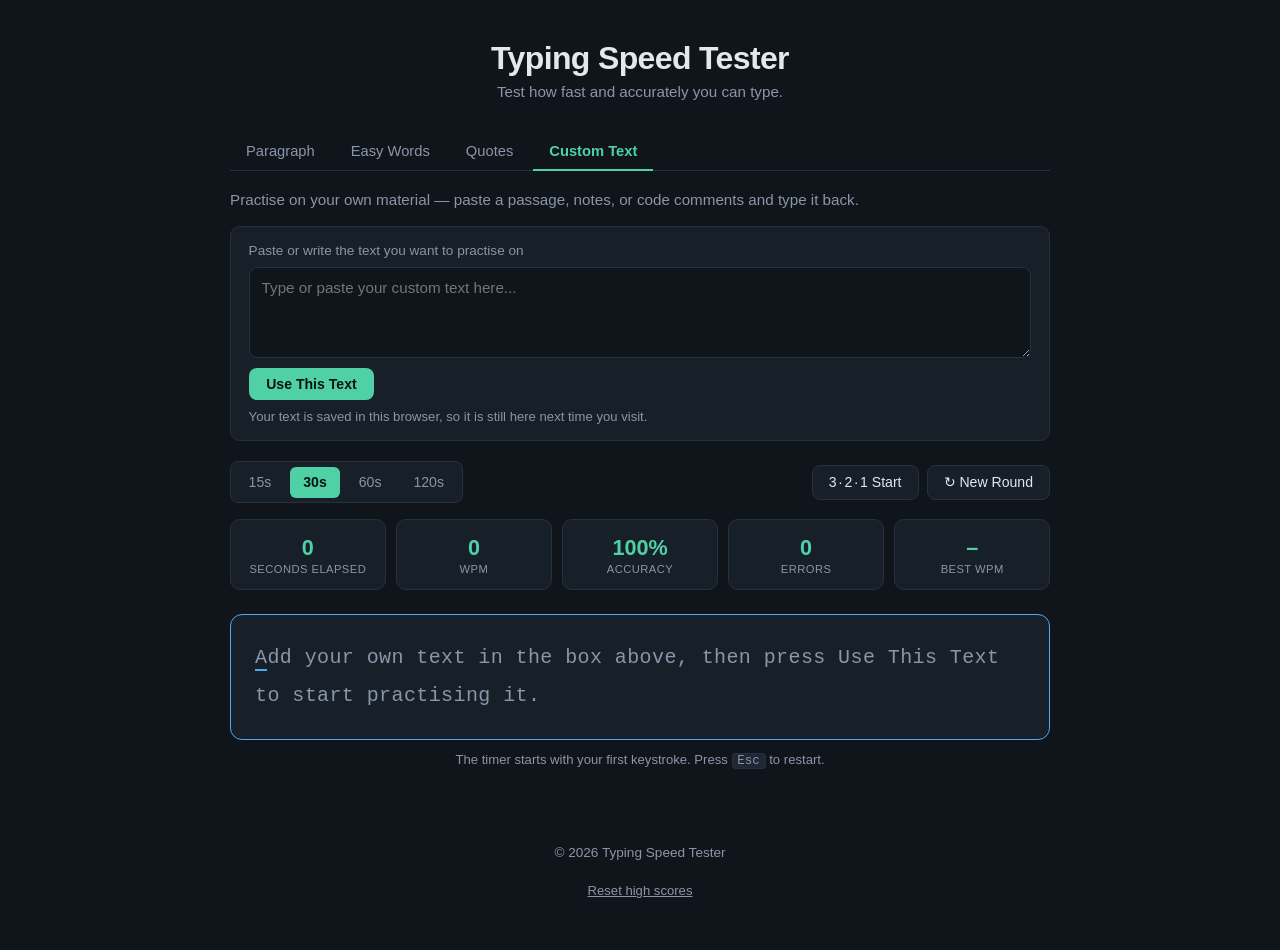
==== custom-text.html @ 62488c19 "Seperate Pages Added and Default Normal Tet Optimize" ====
<!DOCTYPE html>
<html lang="en">
<head>
  <meta charset="UTF-8">
  <meta name="viewport" content="width=device-width, initial-scale=1.0">
  <title>Custom Text — Typing Speed Tester</title>
  <link rel="stylesheet" href="style.css">
</head>
<body data-mode="custom">
  <header>
    <h1>Typing Speed Tester</h1>
    <p class="subtitle">Test how fast and accurately you can type.</p>
  </header>

  <nav class="tabs" aria-label="Typing modes">
    <a class="tab-btn" href="index.html">Paragraph</a>
    <a class="tab-btn" href="easy-words.html">Easy Words</a>
    <a class="tab-btn" href="quotes.html">Quotes</a>
    <a class="tab-btn" href="custom-text.html" aria-current="page">Custom Text</a>
  </nav>

  <main>
    <section class="mode-panel">
      <p class="mode-description">Practise on your own material — paste a passage, notes, or code comments and type it back.</p>

      <div class="custom-panel">
        <label for="custom-text-input">Paste or write the text you want to practise on</label>
        <textarea id="custom-text-input" rows="4" placeholder="Type or paste your custom text here..."></textarea>
        <button id="load-custom-btn">Use This Text</button>
        <p class="field-hint" id="custom-hint">Your text is saved in this browser, so it is still here next time you visit.</p>
      </div>

      <div id="practice-root"></div>
    </section>
  </main>

  <footer>
    <p>&copy; 2026 Typing Speed Tester</p>
    <button id="reset-scores-btn" class="link-btn">Reset high scores</button>
  </footer>

  <script src="script.js"></script>
</body>
</html>
---- style.css ----
:root {
  --bg: #10151c;
  --surface: #171f29;
  --surface-raised: #1e2733;
  --border: #263140;
  --text: #e3e8ef;
  --muted: #8996a8;
  --accent: #4fd1a5;
  --accent-strong: #38b98c;
  --error: #f16565;
  --correct: #4fd1a5;
  --caret: #4fa8f1;
  --focus-ring: #7cc7ff;
}

* {
  box-sizing: border-box;
}

body {
  margin: 0;
  min-height: 100vh;
  background: var(--bg);
  color: var(--text);
  font-family: "Segoe UI", Roboto, Helvetica, Arial, sans-serif;
  display: flex;
  flex-direction: column;
  align-items: center;
  padding: 2.5rem 1.25rem 3rem;
}

.sr-only {
  position: absolute;
  width: 1px;
  height: 1px;
  padding: 0;
  margin: -1px;
  overflow: hidden;
  clip: rect(0, 0, 0, 0);
  white-space: nowrap;
  border: 0;
}

a:focus-visible,
button:focus-visible,
textarea:focus-visible,
[tabindex]:focus-visible {
  outline: 3px solid var(--focus-ring);
  outline-offset: 2px;
}

header {
  text-align: center;
  margin-bottom: 2rem;
}

header h1 {
  margin: 0 0 0.4rem;
  font-size: 2rem;
  letter-spacing: -0.02em;
}

.subtitle {
  margin: 0;
  color: var(--muted);
  font-size: 0.95rem;
}

main {
  width: 100%;
  max-width: 820px;
}

.tabs {
  display: flex;
  gap: 0.25rem;
  border-bottom: 1px solid var(--border);
  margin-bottom: 1.25rem;
  flex-wrap: wrap;
  width: 100%;
  max-width: 820px;
}

.tab-btn {
  background: transparent;
  border: none;
  border-bottom: 2px solid transparent;
  color: var(--muted);
  padding: 0.65rem 1rem;
  margin-bottom: -1px;
  font-size: 0.92rem;
  cursor: pointer;
  text-decoration: none;
  transition: color 0.15s ease, border-color 0.15s ease, background 0.15s ease;
}

.tab-btn:hover {
  color: var(--text);
  background: rgba(255, 255, 255, 0.03);
}

.tab-btn[aria-current="page"] {
  color: var(--accent);
  border-bottom-color: var(--accent);
  font-weight: 600;
}

.mode-panel {
  animation: panel-in 0.22s ease;
}

@keyframes panel-in {
  from {
    opacity: 0;
    transform: translateY(6px);
  }
  to {
    opacity: 1;
    transform: translateY(0);
  }
}

.mode-description {
  margin: 0 0 1.1rem;
  color: var(--muted);
  font-size: 0.95rem;
}

.panel-controls {
  display: flex;
  align-items: center;
  justify-content: space-between;
  gap: 0.75rem;
  margin-bottom: 1rem;
  flex-wrap: wrap;
}

.time-select {
  display: flex;
  gap: 0.4rem;
  background: var(--surface);
  border: 1px solid var(--border);
  border-radius: 8px;
  padding: 0.3rem;
  flex-wrap: wrap;
}

.time-btn {
  background: transparent;
  border: none;
  color: var(--muted);
  padding: 0.45rem 0.8rem;
  border-radius: 6px;
  font-size: 0.88rem;
  cursor: pointer;
  transition: background 0.15s ease, color 0.15s ease;
}

.time-btn:hover {
  color: var(--text);
  background: rgba(255, 255, 255, 0.04);
}

.time-btn.active {
  background: var(--accent);
  color: #0b1410;
  font-weight: 600;
}

.control-actions {
  display: flex;
  gap: 0.5rem;
  flex-wrap: wrap;
}

#restart-btn,
#countdown-btn {
  background: var(--surface);
  border: 1px solid var(--border);
  color: var(--text);
  padding: 0.55rem 1rem;
  border-radius: 8px;
  cursor: pointer;
  font-size: 0.88rem;
  transition: border-color 0.15s ease, transform 0.1s ease;
}

#restart-btn:hover,
#countdown-btn:hover {
  border-color: var(--accent);
}

#restart-btn:active,
#countdown-btn:active {
  transform: scale(0.97);
}

.custom-panel {
  background: var(--surface);
  border: 1px solid var(--border);
  border-radius: 10px;
  padding: 1rem 1.1rem;
  margin-bottom: 1.25rem;
  display: flex;
  flex-direction: column;
  gap: 0.6rem;
}

.custom-panel label {
  font-size: 0.85rem;
  color: var(--muted);
}

.custom-panel textarea {
  width: 100%;
  resize: vertical;
  min-height: 5rem;
  background: var(--bg);
  border: 1px solid var(--border);
  border-radius: 8px;
  color: var(--text);
  font-family: inherit;
  font-size: 0.95rem;
  padding: 0.65rem 0.75rem;
}

.custom-panel button {
  align-self: flex-start;
  background: var(--accent);
  border: none;
  color: #0b1410;
  font-weight: 600;
  padding: 0.5rem 1.1rem;
  border-radius: 8px;
  cursor: pointer;
  font-size: 0.88rem;
}

.field-hint {
  margin: 0;
  font-size: 0.82rem;
  color: var(--muted);
  min-height: 1.1em;
}

.stats {
  display: grid;
  grid-template-columns: repeat(5, 1fr);
  gap: 0.65rem;
  margin-bottom: 1.5rem;
}

.stat {
  background: var(--surface);
  border: 1px solid var(--border);
  border-radius: 10px;
  padding: 0.9rem 0.4rem;
  text-align: center;
}

.stat-value {
  display: block;
  font-size: 1.35rem;
  font-weight: 700;
  color: var(--accent);
}

.stat-label {
  display: block;
  font-size: 0.7rem;
  color: var(--muted);
  margin-top: 0.15rem;
  text-transform: uppercase;
  letter-spacing: 0.04em;
}

.typing-area {
  margin-bottom: 1.5rem;
}

.text-wrapper {
  position: relative;
  background: var(--surface);
  border: 1px solid var(--border);
  border-radius: 12px;
  padding: 1.5rem;
  cursor: text;
  transition: border-color 0.15s ease;
}

.text-wrapper:focus-within {
  border-color: var(--caret);
}

.text-wrapper.disabled {
  opacity: 0.5;
  pointer-events: none;
}

#text-display {
  position: relative;
  margin: 0;
  font-family: "Consolas", "Courier New", monospace;
  font-size: 1.25rem;
  line-height: 1.9;
  letter-spacing: 0.02em;
  color: var(--muted);
  user-select: none;
  max-height: 11.5rem;
  overflow-y: auto;
  scrollbar-width: thin;
}

#text-display .char {
  border-bottom: 2px solid transparent;
}

#text-display .char.correct {
  color: var(--correct);
}

#text-display .char.incorrect {
  color: var(--error);
  text-decoration: underline;
  text-decoration-color: var(--error);
}

#text-display .char.current {
  border-bottom: 2px solid var(--caret);
}

.quote-author {
  margin: 0.75rem 0 0;
  color: var(--muted);
  font-style: italic;
  font-size: 0.9rem;
  text-align: right;
}

#text-input {
  position: absolute;
  opacity: 0;
  width: 1px;
  height: 1px;
  top: 0;
  left: 0;
  resize: none;
}

.countdown-overlay {
  position: absolute;
  inset: 0;
  border-radius: 12px;
  background: rgba(16, 21, 28, 0.88);
  display: flex;
  align-items: center;
  justify-content: center;
  text-align: center;
  padding: 1rem;
}

.countdown-overlay[hidden] {
  display: none;
}

.typing-hint {
  margin: 0.7rem 0 0;
  color: var(--muted);
  font-size: 0.82rem;
  text-align: center;
  min-height: 1.2em;
}

.typing-hint kbd {
  font-family: "Consolas", "Courier New", monospace;
  background: var(--surface-raised);
  border: 1px solid var(--border);
  border-radius: 4px;
  padding: 0 0.3rem;
  font-size: 0.78rem;
}

.typing-hint .focus-note {
  display: none;
}

.text-wrapper:not(:focus-within) ~ .typing-hint .focus-note {
  display: inline;
}

.text-wrapper:not(:focus-within) ~ .typing-hint .type-note {
  display: none;
}

.countdown-overlay #countdown-number {
  font-size: 4rem;
  font-weight: 800;
  color: var(--accent);
}

.result {
  margin-top: 1.5rem;
  background: var(--surface);
  border: 1px solid var(--border);
  border-radius: 12px;
  padding: 1.75rem;
  text-align: center;
}

.result h2 {
  margin: 0 0 0.5rem;
}

.new-best-badge {
  display: inline-block;
  margin: 0 0 1rem;
  background: var(--accent);
  color: #0b1410;
  font-weight: 700;
  font-size: 0.8rem;
  text-transform: uppercase;
  letter-spacing: 0.06em;
  padding: 0.3rem 0.8rem;
  border-radius: 999px;
}

.new-best-badge[hidden] {
  display: none;
}

.result-grid {
  display: flex;
  justify-content: center;
  gap: 2rem;
  margin-bottom: 1.5rem;
  flex-wrap: wrap;
}

.result-grid div {
  background: var(--surface-raised);
  border: 1px solid var(--border);
  border-radius: 10px;
  padding: 1rem 1.5rem;
  display: flex;
  flex-direction: column;
  min-width: 6.5rem;
}

.result-grid span {
  font-size: 2rem;
  font-weight: 700;
  color: var(--accent);
}

.result-grid small {
  color: var(--muted);
  text-transform: uppercase;
  font-size: 0.72rem;
  letter-spacing: 0.04em;
  margin-top: 0.25rem;
}

#try-again-btn {
  background: var(--accent);
  border: none;
  color: #0b1410;
  font-weight: 600;
  padding: 0.65rem 1.6rem;
  border-radius: 8px;
  cursor: pointer;
  font-size: 0.95rem;
}

#try-again-btn:hover {
  background: var(--accent-strong);
}

footer {
  margin-top: 2.5rem;
  color: var(--muted);
  font-size: 0.85rem;
  text-align: center;
  display: flex;
  flex-direction: column;
  align-items: center;
  gap: 0.4rem;
}

.link-btn {
  background: none;
  border: none;
  color: var(--muted);
  text-decoration: underline;
  cursor: pointer;
  font-size: 0.82rem;
  padding: 0.2rem;
}

.link-btn:hover {
  color: var(--error);
}

@media (max-width: 640px) {
  .tabs {
    justify-content: center;
  }

  .tab-btn {
    flex: 1 1 auto;
    text-align: center;
    padding: 0.6rem 0.5rem;
  }

  .panel-controls {
    flex-direction: column;
    align-items: stretch;
  }

  .time-select {
    justify-content: center;
  }

  #restart-btn {
    width: 100%;
  }
}

@media (max-width: 500px) {
  .stats {
    grid-template-columns: repeat(2, 1fr);
  }

  #text-display {
    font-size: 1.05rem;
  }

  .result-grid {
    gap: 0.75rem;
  }

  .result-grid div {
    min-width: 45%;
  }
}
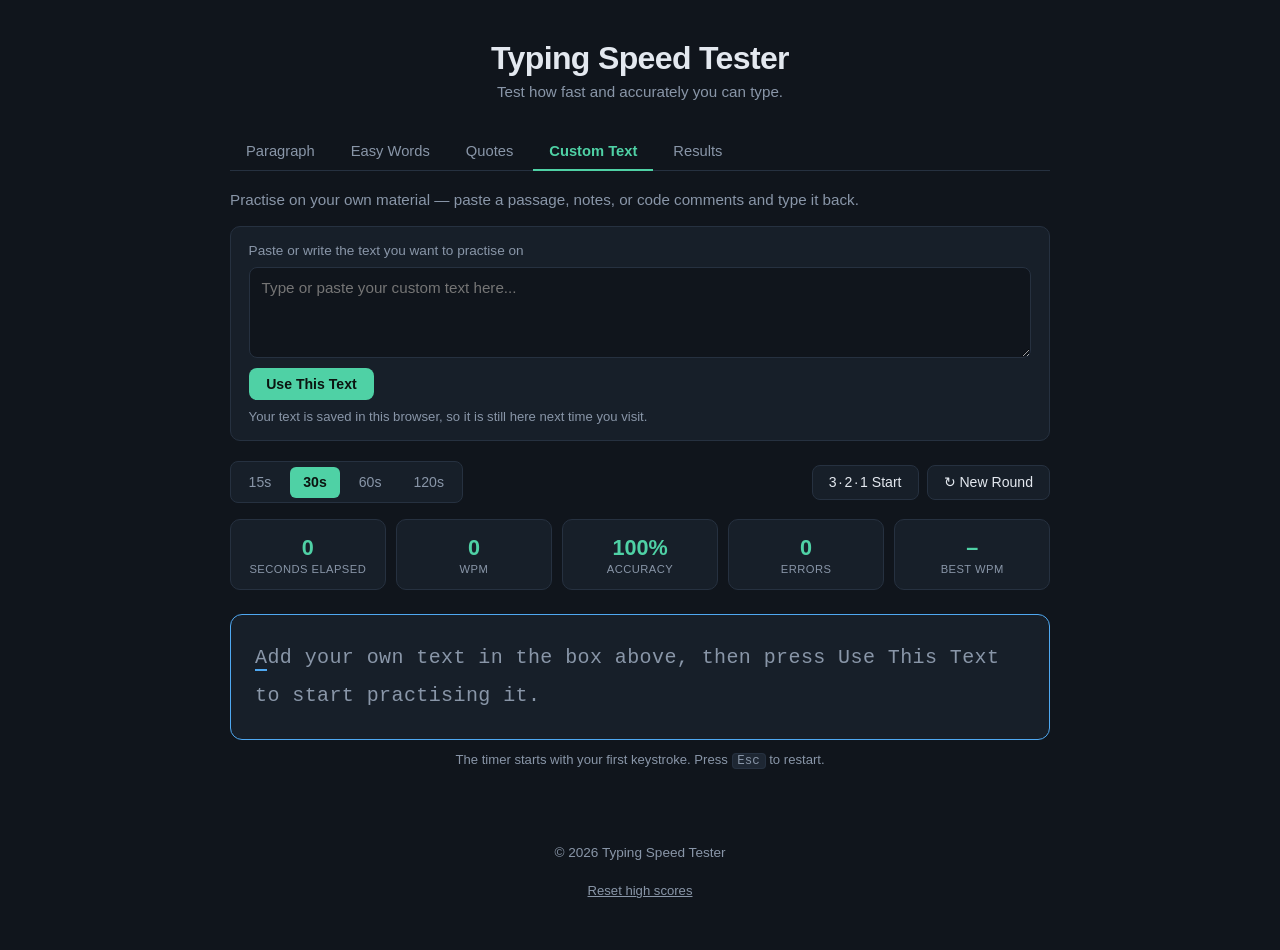
==== commit e552a5cd: "Added Results page" ====
--- a/custom-text.html
+++ b/custom-text.html
@@ -17,6 +17,7 @@
     <a class="tab-btn" href="easy-words.html">Easy Words</a>
     <a class="tab-btn" href="quotes.html">Quotes</a>
     <a class="tab-btn" href="custom-text.html" aria-current="page">Custom Text</a>
+    <a class="tab-btn" href="results.html">Results</a>
   </nav>
 
   <main>
--- a/style.css
+++ b/style.css
@@ -398,22 +398,9 @@
   color: var(--accent);
 }
 
-.result {
-  margin-top: 1.5rem;
-  background: var(--surface);
-  border: 1px solid var(--border);
-  border-radius: 12px;
-  padding: 1.75rem;
-  text-align: center;
-}
-
-.result h2 {
-  margin: 0 0 0.5rem;
-}
-
 .new-best-badge {
   display: inline-block;
-  margin: 0 0 1rem;
+  margin: 0;
   background: var(--accent);
   color: #0b1410;
   font-weight: 700;
@@ -428,51 +415,172 @@
   display: none;
 }
 
-.result-grid {
-  display: flex;
-  justify-content: center;
-  gap: 2rem;
-  margin-bottom: 1.5rem;
+/* Results page */
+
+.results-heading {
+  display: flex;
+  align-items: flex-start;
+  justify-content: space-between;
+  gap: 1rem;
   flex-wrap: wrap;
-}
-
-.result-grid div {
-  background: var(--surface-raised);
+  margin-bottom: 1rem;
+}
+
+.results-heading h2 {
+  margin: 0 0 0.3rem;
+  font-size: 1.5rem;
+}
+
+.results-heading .mode-description {
+  margin: 0;
+}
+
+.summary-grid {
+  display: grid;
+  grid-template-columns: repeat(6, 1fr);
+  gap: 0.65rem;
+  margin-bottom: 1.25rem;
+}
+
+.summary-card {
+  background: var(--surface);
   border: 1px solid var(--border);
   border-radius: 10px;
-  padding: 1rem 1.5rem;
-  display: flex;
-  flex-direction: column;
-  min-width: 6.5rem;
-}
-
-.result-grid span {
-  font-size: 2rem;
+  padding: 0.9rem 0.4rem;
+  text-align: center;
+}
+
+.summary-card.highlight {
+  border-color: var(--accent);
+}
+
+.summary-value {
+  display: block;
+  font-size: 1.35rem;
   font-weight: 700;
   color: var(--accent);
-}
-
-.result-grid small {
-  color: var(--muted);
-  text-transform: uppercase;
-  font-size: 0.72rem;
-  letter-spacing: 0.04em;
-  margin-top: 0.25rem;
-}
-
-#try-again-btn {
+  white-space: nowrap;
+}
+
+.summary-card.highlight .summary-value {
+  font-size: 1.8rem;
+}
+
+.chart-card {
+  margin: 0 0 1.25rem;
+  background: var(--surface);
+  border: 1px solid var(--border);
+  border-radius: 12px;
+  padding: 1rem 1.1rem 0.75rem;
+}
+
+.chart-card figcaption {
+  display: flex;
+  align-items: center;
+  justify-content: space-between;
+  gap: 0.5rem 1rem;
+  flex-wrap: wrap;
+  margin-bottom: 0.5rem;
+}
+
+.chart-card h3 {
+  margin: 0;
+  font-size: 1rem;
+}
+
+.chart-legend {
+  display: flex;
+  gap: 1rem;
+  color: var(--muted);
+  font-size: 0.8rem;
+}
+
+.legend-item {
+  display: inline-flex;
+  align-items: center;
+  gap: 0.35rem;
+}
+
+.swatch {
+  display: inline-block;
+  width: 12px;
+  height: 12px;
+  border-radius: 3px;
+}
+
+.swatch-line {
   background: var(--accent);
-  border: none;
+}
+
+.swatch-error {
+  background: var(--error);
+}
+
+.swatch-bar {
+  background: var(--surface-raised);
+  border: 1px solid var(--muted);
+}
+
+.chart-box {
+  position: relative;
+  height: 260px;
+}
+
+.chart-box canvas {
+  display: block;
+}
+
+.result-actions {
+  display: flex;
+  justify-content: center;
+  gap: 0.75rem;
+  flex-wrap: wrap;
+}
+
+.primary-link {
+  display: inline-block;
+  background: var(--accent);
   color: #0b1410;
   font-weight: 600;
   padding: 0.65rem 1.6rem;
   border-radius: 8px;
+  text-decoration: none;
+  font-size: 0.95rem;
+}
+
+.primary-link:hover {
+  background: var(--accent-strong);
+}
+
+.secondary-btn {
+  background: var(--surface);
+  border: 1px solid var(--border);
+  color: var(--text);
+  padding: 0.65rem 1.2rem;
+  border-radius: 8px;
   cursor: pointer;
-  font-size: 0.95rem;
-}
-
-#try-again-btn:hover {
-  background: var(--accent-strong);
+  font-size: 0.9rem;
+}
+
+.secondary-btn:hover {
+  border-color: var(--error);
+}
+
+.empty-card {
+  background: var(--surface);
+  border: 1px solid var(--border);
+  border-radius: 12px;
+  padding: 2.5rem 1.5rem;
+  text-align: center;
+}
+
+.empty-card h2 {
+  margin: 0 0 0.5rem;
+}
+
+.empty-card p {
+  margin: 0 0 1.25rem;
+  color: var(--muted);
 }
 
 footer {
@@ -534,11 +642,19 @@
     font-size: 1.05rem;
   }
 
-  .result-grid {
-    gap: 0.75rem;
-  }
-
-  .result-grid div {
-    min-width: 45%;
-  }
-}
+  .chart-box {
+    height: 220px;
+  }
+}
+
+@media (max-width: 720px) {
+  .summary-grid {
+    grid-template-columns: repeat(3, 1fr);
+  }
+}
+
+@media (max-width: 420px) {
+  .summary-grid {
+    grid-template-columns: repeat(2, 1fr);
+  }
+}
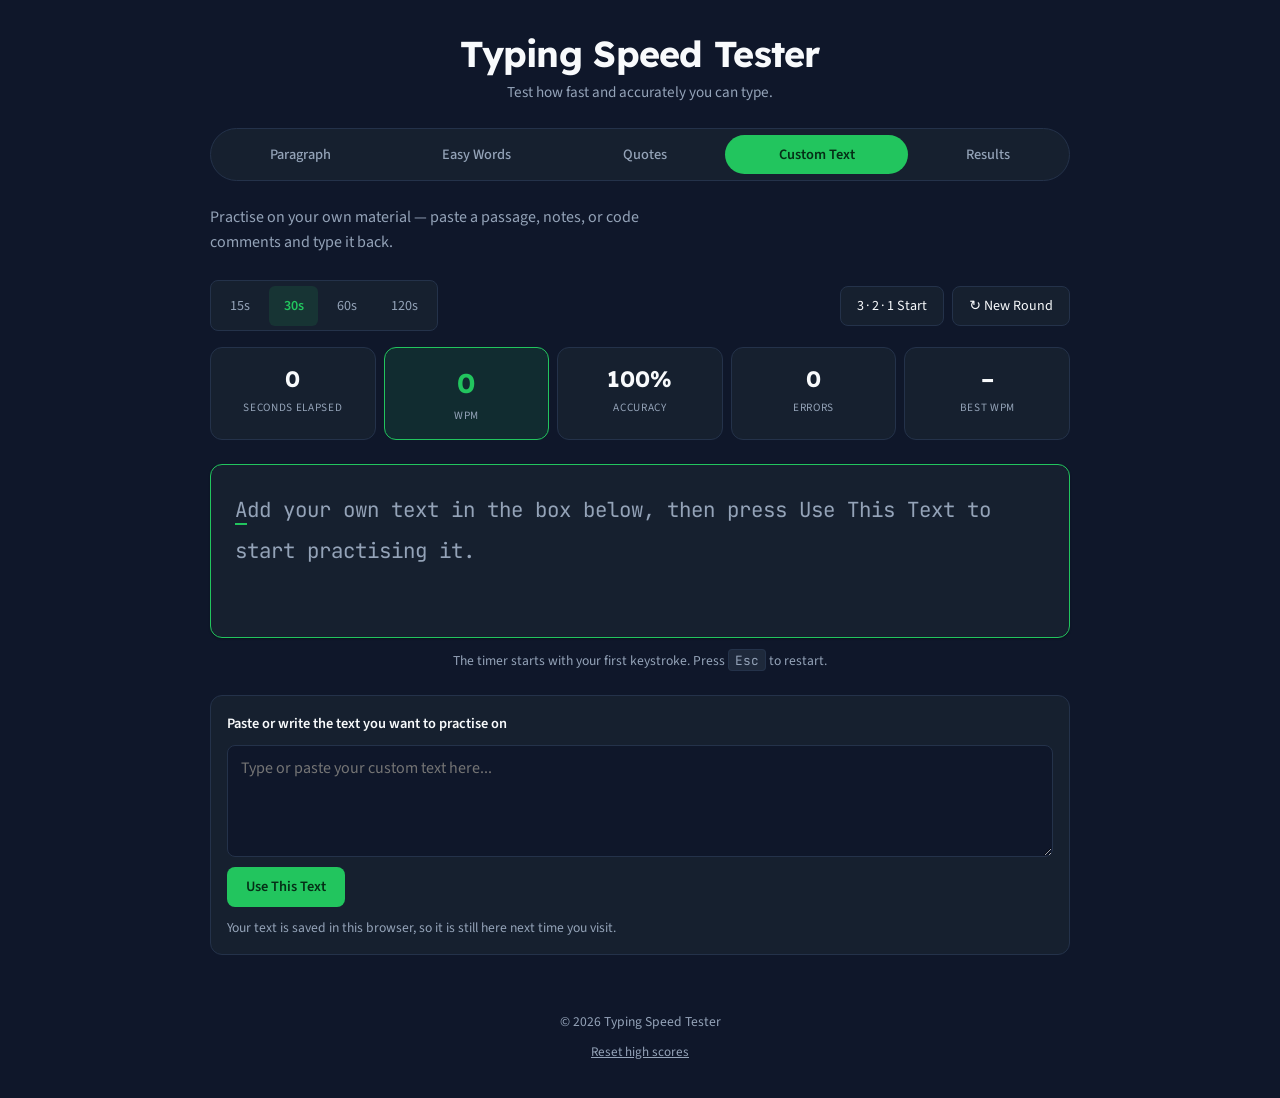
==== commit 129d2ca9: "Custom text appearance bug fixed" ====
--- a/custom-text.html
+++ b/custom-text.html
@@ -4,11 +4,17 @@
   <meta charset="UTF-8">
   <meta name="viewport" content="width=device-width, initial-scale=1.0">
   <title>Custom Text — Typing Speed Tester</title>
+  <link rel="preconnect" href="https://fonts.googleapis.com">
+  <link rel="preconnect" href="https://fonts.gstatic.com" crossorigin>
+  <link rel="stylesheet" href="https://fonts.googleapis.com/css2?family=Lexend:wght@400;500;600;700&family=Source+Sans+3:wght@400;600&family=JetBrains+Mono:wght@400;500&display=swap">
   <link rel="stylesheet" href="style.css">
 </head>
 <body data-mode="custom">
   <header>
-    <h1>Typing Speed Tester</h1>
+    <div class="brand">
+      
+      <h1>Typing Speed Tester</h1>
+    </div>
     <p class="subtitle">Test how fast and accurately you can type.</p>
   </header>
 
@@ -24,14 +30,14 @@
     <section class="mode-panel">
       <p class="mode-description">Practise on your own material — paste a passage, notes, or code comments and type it back.</p>
 
+      <div id="practice-root"></div>
+
       <div class="custom-panel">
         <label for="custom-text-input">Paste or write the text you want to practise on</label>
         <textarea id="custom-text-input" rows="4" placeholder="Type or paste your custom text here..."></textarea>
         <button id="load-custom-btn">Use This Text</button>
         <p class="field-hint" id="custom-hint">Your text is saved in this browser, so it is still here next time you visit.</p>
       </div>
-
-      <div id="practice-root"></div>
     </section>
   </main>
 
--- a/style.css
+++ b/style.css
@@ -1,17 +1,57 @@
+/* ======================================================================
+   Typing Speed Tester - stylesheet
+   Student project: plain CSS only, no frameworks.
+
+   Sections:
+   1. Design tokens (colours, fonts, spacing)
+   2. Base + helpers
+   3. Header and navigation
+   4. Mode panel (description + controls)
+   5. Custom text box
+   6. Live stats
+   7. Typing area
+   8. Results page
+   9. Footer
+   10. Responsive + reduced motion
+   ====================================================================== */
+
+/* ---------- 1. Design tokens ------------------------------------------ */
+
 :root {
-  --bg: #10151c;
-  --surface: #171f29;
-  --surface-raised: #1e2733;
-  --border: #263140;
-  --text: #e3e8ef;
-  --muted: #8996a8;
-  --accent: #4fd1a5;
-  --accent-strong: #38b98c;
-  --error: #f16565;
-  --correct: #4fd1a5;
-  --caret: #4fa8f1;
+  /* Colours. The chart script reads --accent, --error, --muted, --border
+     and --surface-raised, so those five must stay plain hex values. */
+  --bg: #0f172a;
+  --surface: #16202f;
+  --surface-raised: #1e293b;
+  --border: #24324a;
+  --text: #f8fafc;
+  --muted: #94a3b8;
+  --accent: #22c55e;
+  --accent-strong: #16a34a;
+  --accent-soft: rgba(34, 197, 94, 0.12);
+  --on-accent: #052e16;
+  --error: #f87171;
+  --highlight: #f59e0b;
   --focus-ring: #7cc7ff;
-}
+
+  /* Fonts */
+  --font-heading: "Lexend", "Segoe UI", system-ui, sans-serif;
+  --font-body: "Source Sans 3", "Segoe UI", system-ui, sans-serif;
+  --font-mono: "JetBrains Mono", "Consolas", "Courier New", monospace;
+
+  /* Spacing steps (multiples of 8px) */
+  --space-1: 0.5rem;
+  --space-2: 1rem;
+  --space-3: 1.5rem;
+  --space-4: 2rem;
+
+  --radius: 12px;
+  --radius-sm: 8px;
+  --shadow: 0 1px 2px rgba(0, 0, 0, 0.3);
+  --page-width: 860px;
+}
+
+/* ---------- 2. Base + helpers ---------------------------------------- */
 
 * {
   box-sizing: border-box;
@@ -22,13 +62,22 @@
   min-height: 100vh;
   background: var(--bg);
   color: var(--text);
-  font-family: "Segoe UI", Roboto, Helvetica, Arial, sans-serif;
+  font-family: var(--font-body);
+  font-size: 16px;
+  line-height: 1.6;
   display: flex;
   flex-direction: column;
   align-items: center;
-  padding: 2.5rem 1.25rem 3rem;
-}
-
+  padding: var(--space-4) var(--space-2) var(--space-4);
+}
+
+h1, h2, h3 {
+  font-family: var(--font-heading);
+  letter-spacing: -0.02em;
+  line-height: 1.2;
+}
+
+/* Hidden from the screen but still read by screen readers. */
 .sr-only {
   position: absolute;
   width: 1px;
@@ -49,15 +98,36 @@
   outline-offset: 2px;
 }
 
+main {
+  width: 100%;
+  max-width: var(--page-width);
+}
+
+/* ---------- 3. Header and navigation --------------------------------- */
+
 header {
   text-align: center;
-  margin-bottom: 2rem;
+  margin-bottom: var(--space-3);
+}
+
+.brand {
+  display: inline-flex;
+  align-items: center;
+  gap: 0.6rem;
+  margin-bottom: 0.3rem;
+}
+
+.brand-mark {
+  width: 34px;
+  height: 34px;
+  color: var(--accent);
+  flex-shrink: 0;
 }
 
 header h1 {
-  margin: 0 0 0.4rem;
-  font-size: 2rem;
-  letter-spacing: -0.02em;
+  margin: 0;
+  font-size: clamp(1.6rem, 5vw, 2.25rem);
+  font-weight: 700;
 }
 
 .subtitle {
@@ -66,81 +136,81 @@
   font-size: 0.95rem;
 }
 
-main {
+/* Navigation is a row of pills so the current page is obvious. */
+.tabs {
+  display: flex;
+  gap: 0.3rem;
+  flex-wrap: wrap;
+  justify-content: center;
   width: 100%;
-  max-width: 820px;
-}
-
-.tabs {
-  display: flex;
-  gap: 0.25rem;
-  border-bottom: 1px solid var(--border);
-  margin-bottom: 1.25rem;
-  flex-wrap: wrap;
-  width: 100%;
-  max-width: 820px;
+  max-width: var(--page-width);
+  background: var(--surface);
+  border: 1px solid var(--border);
+  border-radius: 999px;
+  padding: 0.35rem;
+  margin-bottom: var(--space-3);
 }
 
 .tab-btn {
-  background: transparent;
-  border: none;
-  border-bottom: 2px solid transparent;
-  color: var(--muted);
-  padding: 0.65rem 1rem;
-  margin-bottom: -1px;
-  font-size: 0.92rem;
+  flex: 1 1 auto;
+  text-align: center;
+  padding: 0.5rem 0.9rem;
+  border-radius: 999px;
+  color: var(--muted);
+  text-decoration: none;
+  font-size: 0.9rem;
+  font-weight: 500;
   cursor: pointer;
-  text-decoration: none;
-  transition: color 0.15s ease, border-color 0.15s ease, background 0.15s ease;
+  transition: color 0.2s ease, background 0.2s ease;
 }
 
 .tab-btn:hover {
   color: var(--text);
-  background: rgba(255, 255, 255, 0.03);
+  background: rgba(255, 255, 255, 0.05);
 }
 
 .tab-btn[aria-current="page"] {
-  color: var(--accent);
-  border-bottom-color: var(--accent);
+  background: var(--accent);
+  color: var(--on-accent);
   font-weight: 600;
 }
 
+/* ---------- 4. Mode panel -------------------------------------------- */
+
 .mode-panel {
-  animation: panel-in 0.22s ease;
+  animation: panel-in 0.25s ease;
 }
 
 @keyframes panel-in {
-  from {
-    opacity: 0;
-    transform: translateY(6px);
-  }
-  to {
-    opacity: 1;
-    transform: translateY(0);
-  }
+  from { opacity: 0; transform: translateY(6px); }
+  to   { opacity: 1; transform: translateY(0); }
 }
 
 .mode-description {
-  margin: 0 0 1.1rem;
-  color: var(--muted);
-  font-size: 0.95rem;
+  margin: 0 0 var(--space-3);
+  color: var(--muted);
+  font-size: 1rem;
+  max-width: 62ch;
 }
 
 .panel-controls {
   display: flex;
   align-items: center;
   justify-content: space-between;
-  gap: 0.75rem;
-  margin-bottom: 1rem;
+  gap: var(--space-1);
+  margin-bottom: var(--space-2);
   flex-wrap: wrap;
+  /* Fixed height so the rows below stay put on pages that hide the
+     time buttons (Quotes and Custom Text). */
+  min-height: 46px;
 }
 
 .time-select {
   display: flex;
-  gap: 0.4rem;
-  background: var(--surface);
-  border: 1px solid var(--border);
-  border-radius: 8px;
+  gap: 0.3rem;
+  background: var(--surface);
+  border: 1px solid var(--border);
+  border-radius: var(--radius-sm);
   padding: 0.3rem;
   flex-wrap: wrap;
 }
@@ -149,27 +219,29 @@
   background: transparent;
   border: none;
   color: var(--muted);
-  padding: 0.45rem 0.8rem;
+  font-family: inherit;
+  padding: 0.5rem 0.9rem;
   border-radius: 6px;
   font-size: 0.88rem;
+  min-height: 40px;
   cursor: pointer;
-  transition: background 0.15s ease, color 0.15s ease;
+  transition: background 0.2s ease, color 0.2s ease;
 }
 
 .time-btn:hover {
   color: var(--text);
-  background: rgba(255, 255, 255, 0.04);
+  background: rgba(255, 255, 255, 0.05);
 }
 
 .time-btn.active {
-  background: var(--accent);
-  color: #0b1410;
+  background: var(--accent-soft);
+  color: var(--accent);
   font-weight: 600;
 }
 
 .control-actions {
   display: flex;
-  gap: 0.5rem;
+  gap: var(--space-1);
   flex-wrap: wrap;
 }
 
@@ -178,118 +250,147 @@
   background: var(--surface);
   border: 1px solid var(--border);
   color: var(--text);
+  font-family: inherit;
   padding: 0.55rem 1rem;
-  border-radius: 8px;
+  min-height: 40px;
+  border-radius: var(--radius-sm);
   cursor: pointer;
   font-size: 0.88rem;
-  transition: border-color 0.15s ease, transform 0.1s ease;
+  transition: border-color 0.2s ease, background 0.2s ease;
 }
 
 #restart-btn:hover,
 #countdown-btn:hover {
   border-color: var(--accent);
-}
-
-#restart-btn:active,
-#countdown-btn:active {
-  transform: scale(0.97);
-}
+  background: var(--surface-raised);
+}
+
+/* ---------- 5. Custom text box --------------------------------------- */
 
 .custom-panel {
   background: var(--surface);
   border: 1px solid var(--border);
-  border-radius: 10px;
-  padding: 1rem 1.1rem;
-  margin-bottom: 1.25rem;
+  border-radius: var(--radius);
+  padding: var(--space-2);
+  margin-bottom: var(--space-3);
   display: flex;
   flex-direction: column;
   gap: 0.6rem;
 }
 
 .custom-panel label {
-  font-size: 0.85rem;
-  color: var(--muted);
+  font-size: 0.9rem;
+  font-weight: 600;
 }
 
 .custom-panel textarea {
   width: 100%;
   resize: vertical;
-  min-height: 5rem;
+  min-height: 6rem;
   background: var(--bg);
   border: 1px solid var(--border);
-  border-radius: 8px;
+  border-radius: var(--radius-sm);
   color: var(--text);
   font-family: inherit;
-  font-size: 0.95rem;
-  padding: 0.65rem 0.75rem;
+  font-size: 1rem;
+  padding: 0.7rem 0.8rem;
+}
+
+.custom-panel textarea:focus {
+  border-color: var(--accent);
 }
 
 .custom-panel button {
   align-self: flex-start;
   background: var(--accent);
   border: none;
-  color: #0b1410;
+  color: var(--on-accent);
+  font-family: inherit;
   font-weight: 600;
-  padding: 0.5rem 1.1rem;
-  border-radius: 8px;
+  padding: 0.6rem 1.2rem;
+  min-height: 40px;
+  border-radius: var(--radius-sm);
   cursor: pointer;
-  font-size: 0.88rem;
+  font-size: 0.9rem;
+  transition: background 0.2s ease;
+}
+
+.custom-panel button:hover {
+  background: var(--accent-strong);
 }
 
 .field-hint {
   margin: 0;
-  font-size: 0.82rem;
-  color: var(--muted);
-  min-height: 1.1em;
-}
+  font-size: 0.85rem;
+  color: var(--muted);
+  min-height: 1.2em;
+}
+
+/* ---------- 6. Live stats -------------------------------------------- */
 
 .stats {
   display: grid;
   grid-template-columns: repeat(5, 1fr);
-  gap: 0.65rem;
-  margin-bottom: 1.5rem;
+  gap: 0.5rem;
+  margin-bottom: var(--space-3);
 }
 
 .stat {
   background: var(--surface);
   border: 1px solid var(--border);
-  border-radius: 10px;
-  padding: 0.9rem 0.4rem;
+  border-radius: var(--radius);
+  padding: 0.85rem 0.4rem;
   text-align: center;
+}
+
+/* WPM is the number people care about most, so it gets the accent border. */
+.stat-primary {
+  border-color: var(--accent);
+  background: var(--accent-soft);
 }
 
 .stat-value {
   display: block;
-  font-size: 1.35rem;
+  font-family: var(--font-heading);
+  font-size: 1.4rem;
   font-weight: 700;
+  color: var(--text);
+  font-variant-numeric: tabular-nums;
+}
+
+.stat-primary .stat-value {
   color: var(--accent);
+  font-size: 1.7rem;
 }
 
 .stat-label {
   display: block;
   font-size: 0.7rem;
   color: var(--muted);
-  margin-top: 0.15rem;
+  margin-top: 0.1rem;
   text-transform: uppercase;
-  letter-spacing: 0.04em;
-}
+  letter-spacing: 0.06em;
+}
+
+/* ---------- 7. Typing area ------------------------------------------- */
 
 .typing-area {
-  margin-bottom: 1.5rem;
+  margin-bottom: var(--space-3);
 }
 
 .text-wrapper {
   position: relative;
   background: var(--surface);
   border: 1px solid var(--border);
-  border-radius: 12px;
-  padding: 1.5rem;
+  border-radius: var(--radius);
+  padding: var(--space-3);
   cursor: text;
-  transition: border-color 0.15s ease;
+  box-shadow: var(--shadow);
+  transition: border-color 0.2s ease;
 }
 
 .text-wrapper:focus-within {
-  border-color: var(--caret);
+  border-color: var(--accent);
 }
 
 .text-wrapper.disabled {
@@ -300,13 +401,16 @@
 #text-display {
   position: relative;
   margin: 0;
-  font-family: "Consolas", "Courier New", monospace;
-  font-size: 1.25rem;
-  line-height: 1.9;
-  letter-spacing: 0.02em;
+  font-family: var(--font-mono);
+  font-size: 1.3rem;
+  line-height: 2;
+  /* Untyped text stays readable (contrast above 4.5:1), typed text turns brighter. */
   color: var(--muted);
   user-select: none;
-  max-height: 11.5rem;
+  /* Reserve about three lines so a short quote and a long paragraph
+     give the box the same height and nothing jumps between pages. */
+  min-height: 7.8rem;
+  max-height: 12rem;
   overflow-y: auto;
   scrollbar-width: thin;
 }
@@ -316,27 +420,34 @@
 }
 
 #text-display .char.correct {
-  color: var(--correct);
+  color: var(--text);
 }
 
 #text-display .char.incorrect {
   color: var(--error);
-  text-decoration: underline;
-  text-decoration-color: var(--error);
-}
-
+  background: rgba(248, 113, 113, 0.14);
+  border-radius: 2px;
+}
+
+/* The blinking underline acts as the caret. */
 #text-display .char.current {
-  border-bottom: 2px solid var(--caret);
+  border-bottom-color: var(--accent);
+  animation: caret 1s steps(1) infinite;
+}
+
+@keyframes caret {
+  50% { border-bottom-color: transparent; }
 }
 
 .quote-author {
-  margin: 0.75rem 0 0;
+  margin: var(--space-1) 0 0;
   color: var(--muted);
   font-style: italic;
   font-size: 0.9rem;
   text-align: right;
 }
 
+/* The real input is invisible; the styled text above shows progress. */
 #text-input {
   position: absolute;
   opacity: 0;
@@ -350,149 +461,154 @@
 .countdown-overlay {
   position: absolute;
   inset: 0;
-  border-radius: 12px;
-  background: rgba(16, 21, 28, 0.88);
+  border-radius: var(--radius);
+  background: rgba(15, 23, 42, 0.9);
   display: flex;
   align-items: center;
   justify-content: center;
-  text-align: center;
-  padding: 1rem;
 }
 
 .countdown-overlay[hidden] {
   display: none;
 }
 
+.countdown-overlay #countdown-number {
+  font-family: var(--font-heading);
+  font-size: 4rem;
+  font-weight: 700;
+  color: var(--accent);
+}
+
 .typing-hint {
   margin: 0.7rem 0 0;
   color: var(--muted);
-  font-size: 0.82rem;
+  font-size: 0.85rem;
   text-align: center;
-  min-height: 1.2em;
+  min-height: 1.3em;
 }
 
 .typing-hint kbd {
-  font-family: "Consolas", "Courier New", monospace;
+  font-family: var(--font-mono);
   background: var(--surface-raised);
   border: 1px solid var(--border);
   border-radius: 4px;
-  padding: 0 0.3rem;
-  font-size: 0.78rem;
-}
-
+  padding: 0.1rem 0.35rem;
+  font-size: 0.8rem;
+}
+
+/* Swap the hint depending on whether the typing box has focus. */
 .typing-hint .focus-note {
   display: none;
 }
 
 .text-wrapper:not(:focus-within) ~ .typing-hint .focus-note {
   display: inline;
+  color: var(--highlight);
 }
 
 .text-wrapper:not(:focus-within) ~ .typing-hint .type-note {
   display: none;
 }
 
-.countdown-overlay #countdown-number {
-  font-size: 4rem;
-  font-weight: 800;
-  color: var(--accent);
+/* ---------- 8. Results page ------------------------------------------ */
+
+.results-heading {
+  display: flex;
+  align-items: flex-start;
+  justify-content: space-between;
+  gap: var(--space-2);
+  flex-wrap: wrap;
+  margin-bottom: var(--space-2);
+}
+
+.results-heading h2 {
+  margin: 0 0 0.25rem;
+  font-size: 1.6rem;
+}
+
+.results-heading .mode-description {
+  margin: 0;
+  font-size: 0.9rem;
 }
 
 .new-best-badge {
   display: inline-block;
   margin: 0;
-  background: var(--accent);
-  color: #0b1410;
+  background: var(--highlight);
+  color: #1c1204;
   font-weight: 700;
-  font-size: 0.8rem;
+  font-size: 0.78rem;
   text-transform: uppercase;
   letter-spacing: 0.06em;
-  padding: 0.3rem 0.8rem;
+  padding: 0.35rem 0.85rem;
   border-radius: 999px;
 }
 
 .new-best-badge[hidden] {
   display: none;
-}
-
-/* Results page */
-
-.results-heading {
-  display: flex;
-  align-items: flex-start;
-  justify-content: space-between;
-  gap: 1rem;
-  flex-wrap: wrap;
-  margin-bottom: 1rem;
-}
-
-.results-heading h2 {
-  margin: 0 0 0.3rem;
-  font-size: 1.5rem;
-}
-
-.results-heading .mode-description {
-  margin: 0;
 }
 
 .summary-grid {
   display: grid;
   grid-template-columns: repeat(6, 1fr);
-  gap: 0.65rem;
-  margin-bottom: 1.25rem;
+  gap: 0.5rem;
+  margin-bottom: var(--space-3);
 }
 
 .summary-card {
   background: var(--surface);
   border: 1px solid var(--border);
-  border-radius: 10px;
+  border-radius: var(--radius);
   padding: 0.9rem 0.4rem;
   text-align: center;
 }
 
 .summary-card.highlight {
   border-color: var(--accent);
+  background: var(--accent-soft);
 }
 
 .summary-value {
   display: block;
+  font-family: var(--font-heading);
   font-size: 1.35rem;
   font-weight: 700;
+  white-space: nowrap;
+  font-variant-numeric: tabular-nums;
+}
+
+.summary-card.highlight .summary-value {
   color: var(--accent);
-  white-space: nowrap;
-}
-
-.summary-card.highlight .summary-value {
-  font-size: 1.8rem;
+  font-size: 1.9rem;
 }
 
 .chart-card {
-  margin: 0 0 1.25rem;
-  background: var(--surface);
-  border: 1px solid var(--border);
-  border-radius: 12px;
-  padding: 1rem 1.1rem 0.75rem;
+  margin: 0 0 var(--space-3);
+  background: var(--surface);
+  border: 1px solid var(--border);
+  border-radius: var(--radius);
+  padding: var(--space-2) var(--space-2) 0.75rem;
 }
 
 .chart-card figcaption {
   display: flex;
   align-items: center;
   justify-content: space-between;
-  gap: 0.5rem 1rem;
+  gap: 0.5rem var(--space-2);
   flex-wrap: wrap;
-  margin-bottom: 0.5rem;
+  margin-bottom: 0.6rem;
 }
 
 .chart-card h3 {
   margin: 0;
-  font-size: 1rem;
+  font-size: 1.05rem;
 }
 
 .chart-legend {
   display: flex;
-  gap: 1rem;
-  color: var(--muted);
-  font-size: 0.8rem;
+  gap: var(--space-2);
+  color: var(--muted);
+  font-size: 0.82rem;
 }
 
 .legend-item {
@@ -508,14 +624,8 @@
   border-radius: 3px;
 }
 
-.swatch-line {
-  background: var(--accent);
-}
-
-.swatch-error {
-  background: var(--error);
-}
-
+.swatch-line { background: var(--accent); }
+.swatch-error { background: var(--error); }
 .swatch-bar {
   background: var(--surface-raised);
   border: 1px solid var(--muted);
@@ -533,19 +643,20 @@
 .result-actions {
   display: flex;
   justify-content: center;
-  gap: 0.75rem;
+  gap: var(--space-1);
   flex-wrap: wrap;
 }
 
 .primary-link {
   display: inline-block;
   background: var(--accent);
-  color: #0b1410;
+  color: var(--on-accent);
   font-weight: 600;
-  padding: 0.65rem 1.6rem;
-  border-radius: 8px;
+  padding: 0.7rem 1.6rem;
+  border-radius: var(--radius-sm);
   text-decoration: none;
   font-size: 0.95rem;
+  transition: background 0.2s ease;
 }
 
 .primary-link:hover {
@@ -556,67 +667,73 @@
   background: var(--surface);
   border: 1px solid var(--border);
   color: var(--text);
-  padding: 0.65rem 1.2rem;
-  border-radius: 8px;
+  font-family: inherit;
+  padding: 0.7rem 1.2rem;
+  border-radius: var(--radius-sm);
   cursor: pointer;
   font-size: 0.9rem;
+  transition: border-color 0.2s ease;
 }
 
 .secondary-btn:hover {
   border-color: var(--error);
+  color: var(--error);
 }
 
 .empty-card {
   background: var(--surface);
   border: 1px solid var(--border);
-  border-radius: 12px;
-  padding: 2.5rem 1.5rem;
+  border-radius: var(--radius);
+  padding: var(--space-4) var(--space-3);
   text-align: center;
 }
 
 .empty-card h2 {
-  margin: 0 0 0.5rem;
+  margin: 0 0 var(--space-1);
 }
 
 .empty-card p {
-  margin: 0 0 1.25rem;
-  color: var(--muted);
-}
+  margin: 0 0 var(--space-2);
+  color: var(--muted);
+}
+
+/* ---------- 9. Footer ------------------------------------------------- */
 
 footer {
-  margin-top: 2.5rem;
+  margin-top: var(--space-4);
   color: var(--muted);
   font-size: 0.85rem;
   text-align: center;
   display: flex;
   flex-direction: column;
   align-items: center;
-  gap: 0.4rem;
+  gap: 0.3rem;
+}
+
+footer p {
+  margin: 0;
 }
 
 .link-btn {
   background: none;
   border: none;
   color: var(--muted);
+  font-family: inherit;
   text-decoration: underline;
   cursor: pointer;
   font-size: 0.82rem;
-  padding: 0.2rem;
+  padding: 0.3rem;
 }
 
 .link-btn:hover {
   color: var(--error);
 }
 
-@media (max-width: 640px) {
-  .tabs {
-    justify-content: center;
-  }
-
-  .tab-btn {
-    flex: 1 1 auto;
-    text-align: center;
-    padding: 0.6rem 0.5rem;
+/* ---------- 10. Responsive + reduced motion --------------------------- */
+
+@media (max-width: 720px) {
+  .summary-grid {
+    grid-template-columns: repeat(3, 1fr);
   }
 
   .panel-controls {
@@ -628,28 +745,32 @@
     justify-content: center;
   }
 
-  #restart-btn {
-    width: 100%;
-  }
-}
-
-@media (max-width: 500px) {
+  .control-actions button {
+    flex: 1 1 auto;
+  }
+}
+
+@media (max-width: 560px) {
+  body {
+    padding: var(--space-3) var(--space-1) var(--space-3);
+  }
+
   .stats {
     grid-template-columns: repeat(2, 1fr);
   }
 
   #text-display {
     font-size: 1.05rem;
+    line-height: 1.9;
   }
 
   .chart-box {
     height: 220px;
   }
-}
-
-@media (max-width: 720px) {
-  .summary-grid {
-    grid-template-columns: repeat(3, 1fr);
+
+  .tab-btn {
+    font-size: 0.82rem;
+    padding: 0.5rem 0.6rem;
   }
 }
 
@@ -658,3 +779,18 @@
     grid-template-columns: repeat(2, 1fr);
   }
 }
+
+/* Users who prefer less motion get no animations. */
+@media (prefers-reduced-motion: reduce) {
+  *,
+  *::before,
+  *::after {
+    animation-duration: 0.01ms !important;
+    animation-iteration-count: 1 !important;
+    transition-duration: 0.01ms !important;
+  }
+
+  #text-display .char.current {
+    border-bottom-color: var(--accent);
+  }
+}
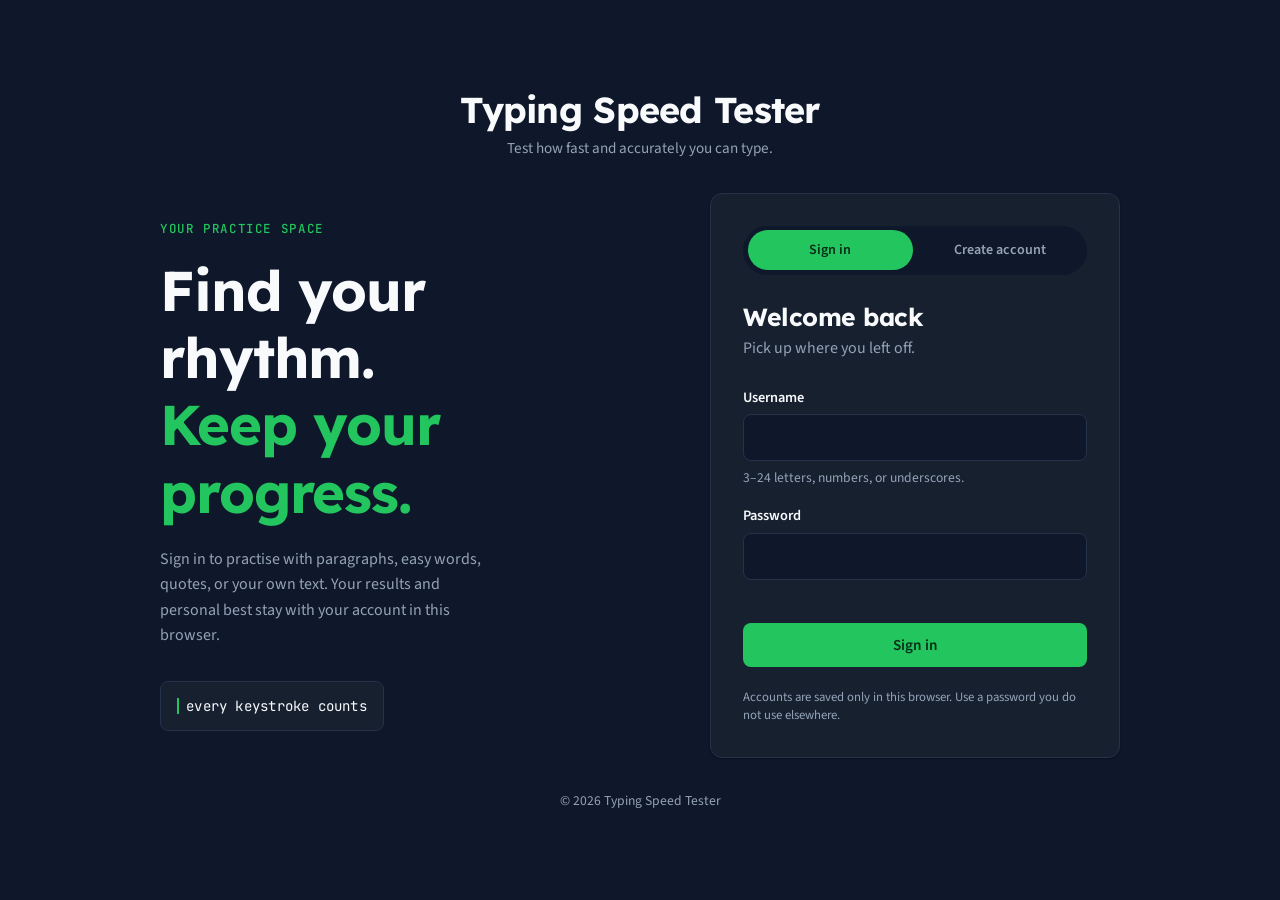
==== commit 8d02bf76: "Added login page" ====
--- a/custom-text.html
+++ b/custom-text.html
@@ -46,6 +46,7 @@
     <button id="reset-scores-btn" class="link-btn">Reset high scores</button>
   </footer>
 
+  <script src="auth.js"></script>
   <script src="script.js"></script>
 </body>
 </html>
--- a/style.css
+++ b/style.css
@@ -92,6 +92,7 @@
 
 a:focus-visible,
 button:focus-visible,
+input:focus-visible,
 textarea:focus-visible,
 [tabindex]:focus-visible {
   outline: 3px solid var(--focus-ring);
@@ -135,6 +136,33 @@
   color: var(--muted);
   font-size: 0.95rem;
 }
+
+/* Keep protected pages out of view until the local session is checked. */
+body:not(.auth-ready):not(.login-page) > * {
+  visibility: hidden;
+}
+
+.account-bar {
+  display: flex;
+  align-items: center;
+  justify-content: center;
+  gap: 0.8rem;
+  margin-top: 0.65rem;
+  color: var(--muted);
+  font-size: 0.85rem;
+}
+
+.account-signout {
+  border: 0;
+  background: none;
+  color: var(--accent);
+  font: inherit;
+  cursor: pointer;
+  text-decoration: underline;
+  text-underline-offset: 3px;
+}
+
+.account-signout:hover { color: var(--text); }
 
 /* Navigation is a row of pills so the current page is obvious. */
 .tabs {
@@ -731,6 +759,122 @@
 
 /* ---------- 10. Responsive + reduced motion --------------------------- */
 
+/* ---------- Login ------------------------------------------------------ */
+
+.login-page { justify-content: center; }
+.login-page header { margin-bottom: var(--space-4); }
+.login-layout {
+  max-width: 960px;
+  display: grid;
+  grid-template-columns: 1fr minmax(320px, 410px);
+  align-items: center;
+  gap: clamp(2rem, 6vw, 5rem);
+}
+.login-eyebrow {
+  color: var(--accent);
+  font-family: var(--font-mono);
+  font-size: 0.78rem;
+  font-weight: 500;
+  letter-spacing: 0.13em;
+  margin: 0 0 1.1rem;
+}
+.login-intro h2 {
+  font-size: clamp(2.2rem, 4.5vw, 3.5rem);
+  margin: 0 0 1.3rem;
+}
+.login-intro h2 span { color: var(--accent); }
+.login-intro > p:not(.login-eyebrow) {
+  color: var(--muted);
+  max-width: 42ch;
+  margin: 0;
+}
+.login-preview {
+  display: inline-flex;
+  gap: 0.45rem;
+  align-items: center;
+  margin-top: 2rem;
+  padding: 0.8rem 1rem;
+  border: 1px solid var(--border);
+  border-radius: var(--radius-sm);
+  background: var(--surface);
+  color: var(--text);
+  font-family: var(--font-mono);
+  font-size: 0.88rem;
+  letter-spacing: 0.015em;
+}
+.preview-cursor {
+  width: 2px;
+  height: 1.15em;
+  background: var(--accent);
+  animation: preview-caret 1s steps(1) infinite;
+}
+@keyframes preview-caret { 50% { opacity: 0; } }
+.login-card {
+  border: 1px solid var(--border);
+  border-radius: var(--radius);
+  background: var(--surface);
+  padding: clamp(1.5rem, 4vw, 2rem);
+  box-shadow: var(--shadow);
+}
+.login-switch {
+  display: flex;
+  gap: 0.3rem;
+  padding: 0.3rem;
+  border-radius: 999px;
+  background: var(--bg);
+  margin-bottom: 1.7rem;
+}
+.login-switch button {
+  flex: 1;
+  border: 0;
+  border-radius: 999px;
+  padding: 0.5rem 0.6rem;
+  min-height: 40px;
+  background: transparent;
+  color: var(--muted);
+  font: 600 0.88rem var(--font-body);
+  cursor: pointer;
+}
+.login-switch button.active { color: var(--on-accent); background: var(--accent); }
+.login-card h2 { font-size: 1.55rem; margin: 0 0 0.25rem; }
+.login-support { color: var(--muted); margin: 0 0 1.5rem; }
+.login-card form { display: flex; flex-direction: column; }
+.login-card label { font-size: 0.9rem; font-weight: 600; margin-bottom: 0.35rem; }
+.login-card input {
+  width: 100%;
+  min-height: 44px;
+  border: 1px solid var(--border);
+  border-radius: var(--radius-sm);
+  padding: 0.6rem 0.8rem;
+  background: var(--bg);
+  color: var(--text);
+  font: inherit;
+}
+.login-card input:focus { border-color: var(--accent); }
+.login-card .field-hint { min-height: 0; margin: 0.35rem 0 1rem; }
+.login-card #password, .login-card #confirm-password { margin-bottom: 0.6rem; }
+.login-card #confirm-wrap:not([hidden]) { display: flex; flex-direction: column; }
+.form-message { color: var(--error); min-height: 1.5rem; margin: 0 0 0.6rem; font-size: 0.88rem; }
+.login-submit {
+  min-height: 44px;
+  border: 0;
+  border-radius: var(--radius-sm);
+  background: var(--accent);
+  color: var(--on-accent);
+  font: 600 0.95rem var(--font-body);
+  cursor: pointer;
+}
+.login-submit:hover { background: var(--accent-strong); }
+.login-submit:disabled { opacity: 0.6; cursor: wait; }
+.login-local-note { color: var(--muted); font-size: 0.8rem; margin: 1.3rem 0 0; line-height: 1.45; }
+
+@media (max-width: 720px) {
+  .login-layout { grid-template-columns: 1fr; max-width: 480px; gap: 2rem; }
+  .login-intro { text-align: center; }
+  .login-intro > p:not(.login-eyebrow) { margin: 0 auto; }
+  .login-preview { margin-top: 1.25rem; }
+}
+
 @media (max-width: 720px) {
   .summary-grid {
     grid-template-columns: repeat(3, 1fr);
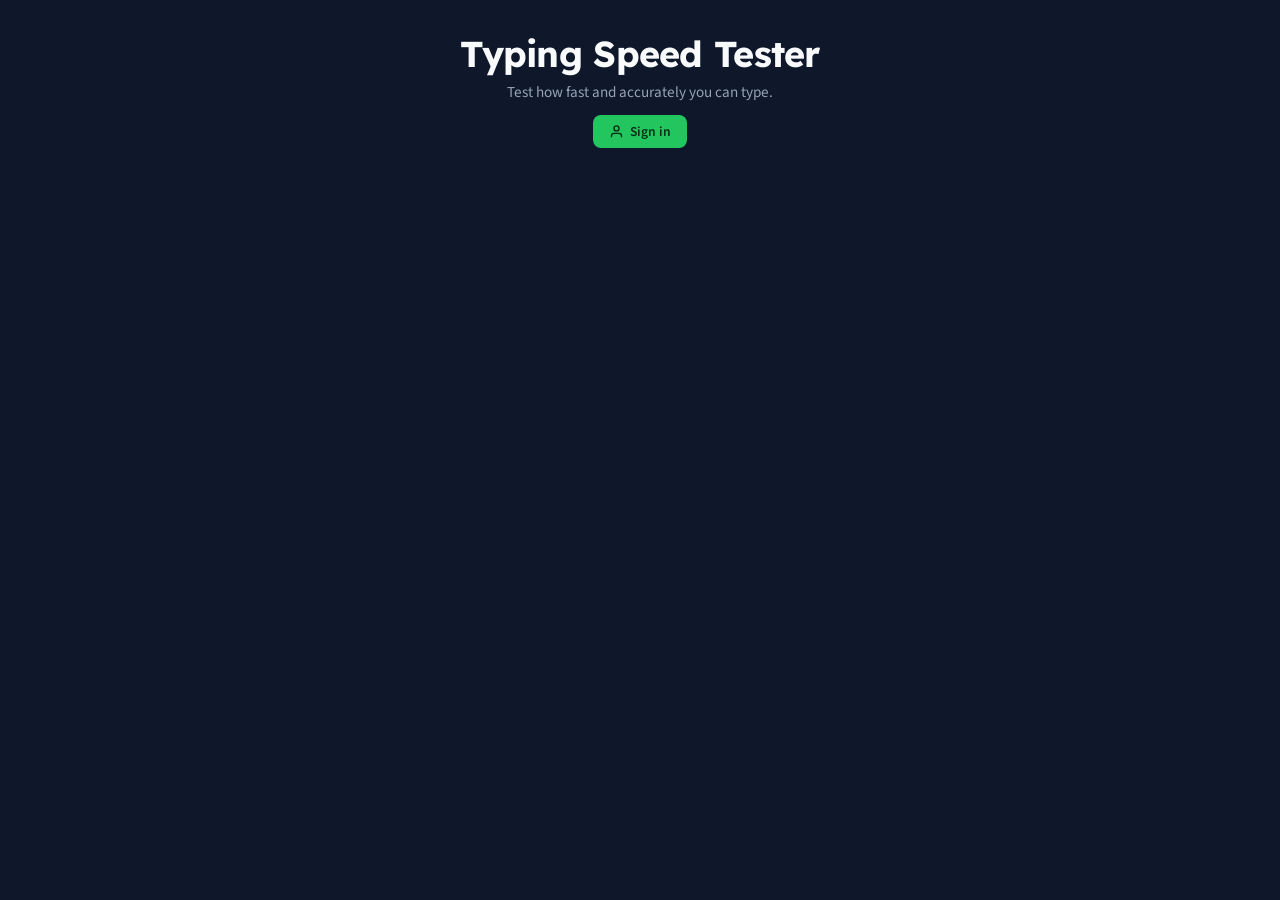
==== commit c8fa964e: "SignIn" ====
--- a/custom-text.html
+++ b/custom-text.html
@@ -46,6 +46,7 @@
     <button id="reset-scores-btn" class="link-btn">Reset high scores</button>
   </footer>
 
+  <script src="signin-modal.js"></script>
   <script src="auth.js"></script>
   <script src="script.js"></script>
 </body>
--- a/style.css
+++ b/style.css
@@ -137,8 +137,10 @@
   font-size: 0.95rem;
 }
 
-/* Keep protected pages out of view until the local session is checked. */
-body:not(.auth-ready):not(.login-page) > * {
+/* Keep protected pages out of view until the local session is checked.
+   The header and the sign-in modal overlay are always visible so the
+   user can see the "Sign in" button and interact with the modal. */
+body:not(.auth-ready):not(.login-page) > *:not(header):not(#signin-modal-overlay) {
   visibility: hidden;
 }
 
@@ -924,6 +926,255 @@
   }
 }
 
+/* ---------- 11. Sign-in modal ------------------------------------------ */
+
+#signin-modal-overlay {
+  position: fixed;
+  inset: 0;
+  z-index: 9999;
+  display: flex;
+  align-items: center;
+  justify-content: center;
+  padding: var(--space-2);
+  opacity: 0;
+  pointer-events: none;
+  transition: opacity 0.25s ease;
+}
+
+#signin-modal-overlay.sm-visible {
+  opacity: 1;
+  pointer-events: auto;
+}
+
+.sm-backdrop {
+  position: absolute;
+  inset: 0;
+  background: rgba(9, 14, 27, 0.75);
+  backdrop-filter: blur(6px);
+  -webkit-backdrop-filter: blur(6px);
+}
+
+.sm-card {
+  position: relative;
+  z-index: 1;
+  width: 100%;
+  max-width: 420px;
+  background: var(--surface);
+  border: 1px solid var(--border);
+  border-radius: calc(var(--radius) + 4px);
+  padding: clamp(1.5rem, 5vw, 2.25rem);
+  box-shadow:
+    0 0 0 1px rgba(34, 197, 94, 0.06),
+    0 24px 60px rgba(0, 0, 0, 0.55);
+  transform: translateY(18px) scale(0.97);
+  transition: transform 0.3s cubic-bezier(0.34, 1.2, 0.64, 1), opacity 0.25s ease;
+}
+
+#signin-modal-overlay.sm-visible .sm-card {
+  transform: translateY(0) scale(1);
+}
+
+.sm-close {
+  position: absolute;
+  top: 1rem;
+  right: 1rem;
+  width: 32px;
+  height: 32px;
+  border: 1px solid var(--border);
+  border-radius: 50%;
+  background: var(--surface-raised);
+  color: var(--muted);
+  font-size: 0.85rem;
+  cursor: pointer;
+  display: flex;
+  align-items: center;
+  justify-content: center;
+  line-height: 1;
+  transition: color 0.2s, border-color 0.2s;
+}
+
+.sm-close:hover {
+  color: var(--text);
+  border-color: var(--accent);
+}
+
+.sm-eyebrow {
+  color: var(--accent);
+  font-family: var(--font-mono);
+  font-size: 0.72rem;
+  font-weight: 500;
+  letter-spacing: 0.13em;
+  margin: 0 0 0.5rem;
+}
+
+.sm-heading {
+  margin: 0 0 1.4rem;
+  font-size: 1.55rem;
+  font-family: var(--font-heading);
+  letter-spacing: -0.02em;
+}
+
+.sm-tabs {
+  display: flex;
+  gap: 0.3rem;
+  padding: 0.3rem;
+  border-radius: 999px;
+  background: var(--bg);
+  margin-bottom: 1.3rem;
+}
+
+.sm-tab {
+  flex: 1;
+  border: 0;
+  border-radius: 999px;
+  padding: 0.5rem 0.6rem;
+  min-height: 40px;
+  background: transparent;
+  color: var(--muted);
+  font: 600 0.88rem var(--font-body);
+  cursor: pointer;
+  transition: color 0.2s, background 0.2s;
+}
+
+.sm-tab.active {
+  color: var(--on-accent);
+  background: var(--accent);
+}
+
+.sm-support {
+  color: var(--muted);
+  margin: 0 0 1.3rem;
+  font-size: 0.9rem;
+}
+
+#sm-form {
+  display: flex;
+  flex-direction: column;
+}
+
+.sm-label {
+  font-size: 0.88rem;
+  font-weight: 600;
+  margin-bottom: 0.35rem;
+}
+
+.sm-input {
+  width: 100%;
+  min-height: 44px;
+  border: 1px solid var(--border);
+  border-radius: var(--radius-sm);
+  padding: 0.6rem 0.85rem;
+  background: var(--bg);
+  color: var(--text);
+  font: inherit;
+  transition: border-color 0.2s;
+  margin-bottom: 0.6rem;
+}
+
+.sm-input:focus {
+  outline: none;
+  border-color: var(--accent);
+  box-shadow: 0 0 0 3px rgba(34, 197, 94, 0.15);
+}
+
+.sm-input::placeholder {
+  color: var(--muted);
+  opacity: 0.6;
+}
+
+.sm-pw-wrap {
+  position: relative;
+}
+
+.sm-pw-wrap .sm-input {
+  padding-right: 2.8rem;
+}
+
+.sm-pw-toggle {
+  position: absolute;
+  right: 0.7rem;
+  top: 50%;
+  transform: translateY(-60%);
+  background: none;
+  border: none;
+  color: var(--muted);
+  cursor: pointer;
+  padding: 0.2rem;
+  display: flex;
+  align-items: center;
+  transition: color 0.2s;
+}
+
+.sm-pw-toggle:hover { color: var(--text); }
+
+.sm-hint {
+  margin: 0 0 1rem;
+  font-size: 0.8rem;
+  color: var(--muted);
+}
+
+#sm-confirm-wrap {
+  display: flex;
+  flex-direction: column;
+}
+
+.sm-message {
+  min-height: 1.4rem;
+  color: var(--error);
+  font-size: 0.85rem;
+  margin: 0 0 0.5rem;
+}
+
+.sm-submit {
+  min-height: 46px;
+  border: 0;
+  border-radius: var(--radius-sm);
+  background: var(--accent);
+  color: var(--on-accent);
+  font: 600 1rem var(--font-body);
+  cursor: pointer;
+  letter-spacing: 0.01em;
+  transition: background 0.2s, transform 0.1s;
+}
+
+.sm-submit:hover { background: var(--accent-strong); }
+.sm-submit:active { transform: scale(0.98); }
+.sm-submit:disabled { opacity: 0.6; cursor: wait; }
+
+.sm-note {
+  color: var(--muted);
+  font-size: 0.78rem;
+  margin: 1.2rem 0 0;
+  line-height: 1.5;
+  text-align: center;
+}
+
+/* Sign-in trigger button shown in header when the user is NOT logged in */
+.signin-trigger-btn {
+  display: inline-flex;
+  align-items: center;
+  gap: 0.4rem;
+  background: var(--accent);
+  border: none;
+  border-radius: var(--radius-sm);
+  color: var(--on-accent);
+  font: 600 0.85rem var(--font-body);
+  padding: 0.45rem 1rem;
+  cursor: pointer;
+  transition: background 0.2s, transform 0.15s;
+  white-space: nowrap;
+}
+
+.signin-trigger-btn:hover {
+  background: var(--accent-strong);
+  transform: translateY(-1px);
+}
+
+.signin-trigger-btn svg {
+  width: 15px;
+  height: 15px;
+}
+
 /* Users who prefer less motion get no animations. */
 @media (prefers-reduced-motion: reduce) {
   *,
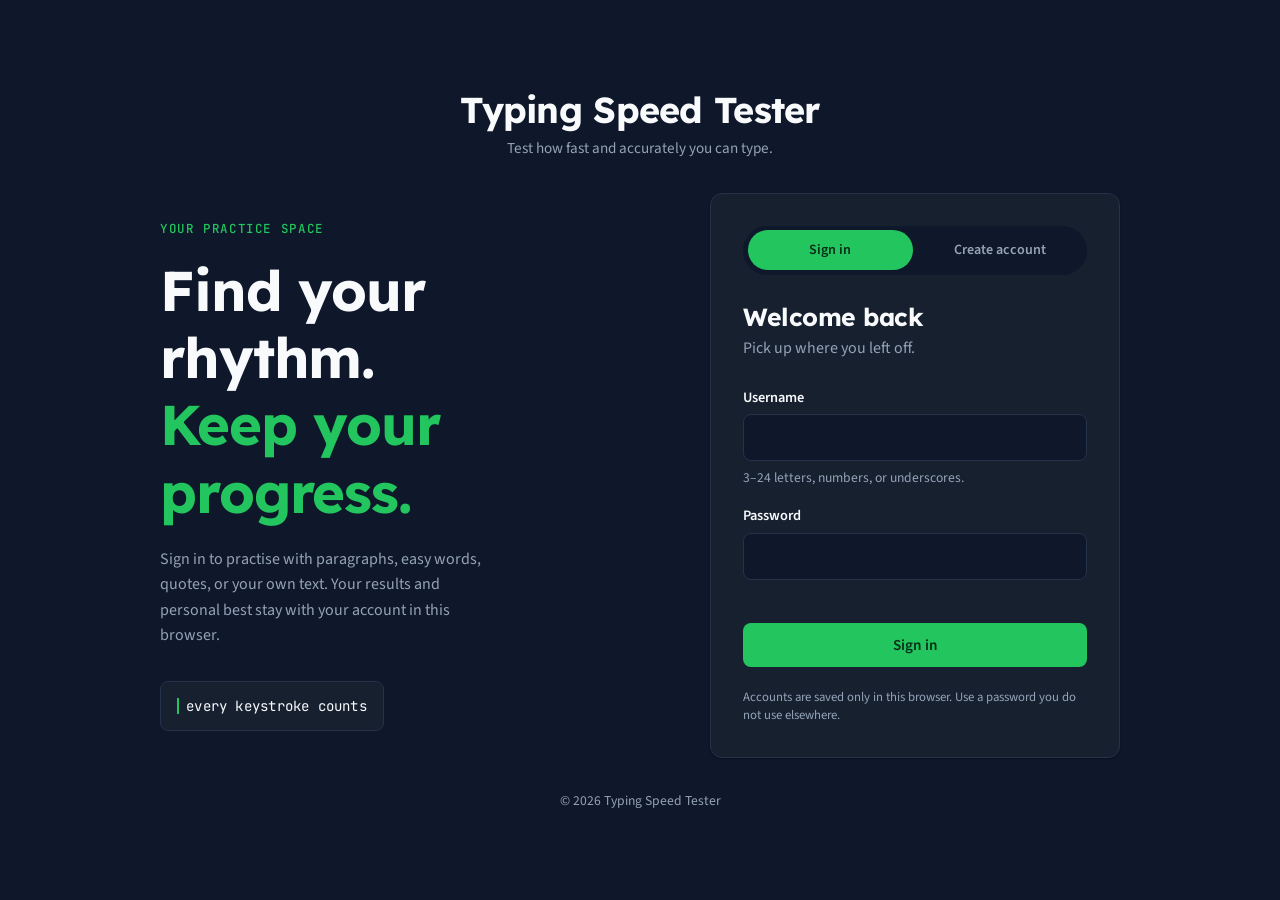
==== commit 1503e12f: "Revert "SignIn" This reverts commit c8fa964e07d93e6f48f7e98982aa73419e6315fc." ====
--- a/custom-text.html
+++ b/custom-text.html
@@ -46,7 +46,6 @@
     <button id="reset-scores-btn" class="link-btn">Reset high scores</button>
   </footer>
 
-  <script src="signin-modal.js"></script>
   <script src="auth.js"></script>
   <script src="script.js"></script>
 </body>
--- a/style.css
+++ b/style.css
@@ -137,10 +137,8 @@
   font-size: 0.95rem;
 }
 
-/* Keep protected pages out of view until the local session is checked.
-   The header and the sign-in modal overlay are always visible so the
-   user can see the "Sign in" button and interact with the modal. */
-body:not(.auth-ready):not(.login-page) > *:not(header):not(#signin-modal-overlay) {
+/* Keep protected pages out of view until the local session is checked. */
+body:not(.auth-ready):not(.login-page) > * {
   visibility: hidden;
 }
 
@@ -926,255 +924,6 @@
   }
 }
 
-/* ---------- 11. Sign-in modal ------------------------------------------ */
-
-#signin-modal-overlay {
-  position: fixed;
-  inset: 0;
-  z-index: 9999;
-  display: flex;
-  align-items: center;
-  justify-content: center;
-  padding: var(--space-2);
-  opacity: 0;
-  pointer-events: none;
-  transition: opacity 0.25s ease;
-}
-
-#signin-modal-overlay.sm-visible {
-  opacity: 1;
-  pointer-events: auto;
-}
-
-.sm-backdrop {
-  position: absolute;
-  inset: 0;
-  background: rgba(9, 14, 27, 0.75);
-  backdrop-filter: blur(6px);
-  -webkit-backdrop-filter: blur(6px);
-}
-
-.sm-card {
-  position: relative;
-  z-index: 1;
-  width: 100%;
-  max-width: 420px;
-  background: var(--surface);
-  border: 1px solid var(--border);
-  border-radius: calc(var(--radius) + 4px);
-  padding: clamp(1.5rem, 5vw, 2.25rem);
-  box-shadow:
-    0 0 0 1px rgba(34, 197, 94, 0.06),
-    0 24px 60px rgba(0, 0, 0, 0.55);
-  transform: translateY(18px) scale(0.97);
-  transition: transform 0.3s cubic-bezier(0.34, 1.2, 0.64, 1), opacity 0.25s ease;
-}
-
-#signin-modal-overlay.sm-visible .sm-card {
-  transform: translateY(0) scale(1);
-}
-
-.sm-close {
-  position: absolute;
-  top: 1rem;
-  right: 1rem;
-  width: 32px;
-  height: 32px;
-  border: 1px solid var(--border);
-  border-radius: 50%;
-  background: var(--surface-raised);
-  color: var(--muted);
-  font-size: 0.85rem;
-  cursor: pointer;
-  display: flex;
-  align-items: center;
-  justify-content: center;
-  line-height: 1;
-  transition: color 0.2s, border-color 0.2s;
-}
-
-.sm-close:hover {
-  color: var(--text);
-  border-color: var(--accent);
-}
-
-.sm-eyebrow {
-  color: var(--accent);
-  font-family: var(--font-mono);
-  font-size: 0.72rem;
-  font-weight: 500;
-  letter-spacing: 0.13em;
-  margin: 0 0 0.5rem;
-}
-
-.sm-heading {
-  margin: 0 0 1.4rem;
-  font-size: 1.55rem;
-  font-family: var(--font-heading);
-  letter-spacing: -0.02em;
-}
-
-.sm-tabs {
-  display: flex;
-  gap: 0.3rem;
-  padding: 0.3rem;
-  border-radius: 999px;
-  background: var(--bg);
-  margin-bottom: 1.3rem;
-}
-
-.sm-tab {
-  flex: 1;
-  border: 0;
-  border-radius: 999px;
-  padding: 0.5rem 0.6rem;
-  min-height: 40px;
-  background: transparent;
-  color: var(--muted);
-  font: 600 0.88rem var(--font-body);
-  cursor: pointer;
-  transition: color 0.2s, background 0.2s;
-}
-
-.sm-tab.active {
-  color: var(--on-accent);
-  background: var(--accent);
-}
-
-.sm-support {
-  color: var(--muted);
-  margin: 0 0 1.3rem;
-  font-size: 0.9rem;
-}
-
-#sm-form {
-  display: flex;
-  flex-direction: column;
-}
-
-.sm-label {
-  font-size: 0.88rem;
-  font-weight: 600;
-  margin-bottom: 0.35rem;
-}
-
-.sm-input {
-  width: 100%;
-  min-height: 44px;
-  border: 1px solid var(--border);
-  border-radius: var(--radius-sm);
-  padding: 0.6rem 0.85rem;
-  background: var(--bg);
-  color: var(--text);
-  font: inherit;
-  transition: border-color 0.2s;
-  margin-bottom: 0.6rem;
-}
-
-.sm-input:focus {
-  outline: none;
-  border-color: var(--accent);
-  box-shadow: 0 0 0 3px rgba(34, 197, 94, 0.15);
-}
-
-.sm-input::placeholder {
-  color: var(--muted);
-  opacity: 0.6;
-}
-
-.sm-pw-wrap {
-  position: relative;
-}
-
-.sm-pw-wrap .sm-input {
-  padding-right: 2.8rem;
-}
-
-.sm-pw-toggle {
-  position: absolute;
-  right: 0.7rem;
-  top: 50%;
-  transform: translateY(-60%);
-  background: none;
-  border: none;
-  color: var(--muted);
-  cursor: pointer;
-  padding: 0.2rem;
-  display: flex;
-  align-items: center;
-  transition: color 0.2s;
-}
-
-.sm-pw-toggle:hover { color: var(--text); }
-
-.sm-hint {
-  margin: 0 0 1rem;
-  font-size: 0.8rem;
-  color: var(--muted);
-}
-
-#sm-confirm-wrap {
-  display: flex;
-  flex-direction: column;
-}
-
-.sm-message {
-  min-height: 1.4rem;
-  color: var(--error);
-  font-size: 0.85rem;
-  margin: 0 0 0.5rem;
-}
-
-.sm-submit {
-  min-height: 46px;
-  border: 0;
-  border-radius: var(--radius-sm);
-  background: var(--accent);
-  color: var(--on-accent);
-  font: 600 1rem var(--font-body);
-  cursor: pointer;
-  letter-spacing: 0.01em;
-  transition: background 0.2s, transform 0.1s;
-}
-
-.sm-submit:hover { background: var(--accent-strong); }
-.sm-submit:active { transform: scale(0.98); }
-.sm-submit:disabled { opacity: 0.6; cursor: wait; }
-
-.sm-note {
-  color: var(--muted);
-  font-size: 0.78rem;
-  margin: 1.2rem 0 0;
-  line-height: 1.5;
-  text-align: center;
-}
-
-/* Sign-in trigger button shown in header when the user is NOT logged in */
-.signin-trigger-btn {
-  display: inline-flex;
-  align-items: center;
-  gap: 0.4rem;
-  background: var(--accent);
-  border: none;
-  border-radius: var(--radius-sm);
-  color: var(--on-accent);
-  font: 600 0.85rem var(--font-body);
-  padding: 0.45rem 1rem;
-  cursor: pointer;
-  transition: background 0.2s, transform 0.15s;
-  white-space: nowrap;
-}
-
-.signin-trigger-btn:hover {
-  background: var(--accent-strong);
-  transform: translateY(-1px);
-}
-
-.signin-trigger-btn svg {
-  width: 15px;
-  height: 15px;
-}
-
 /* Users who prefer less motion get no animations. */
 @media (prefers-reduced-motion: reduce) {
   *,
